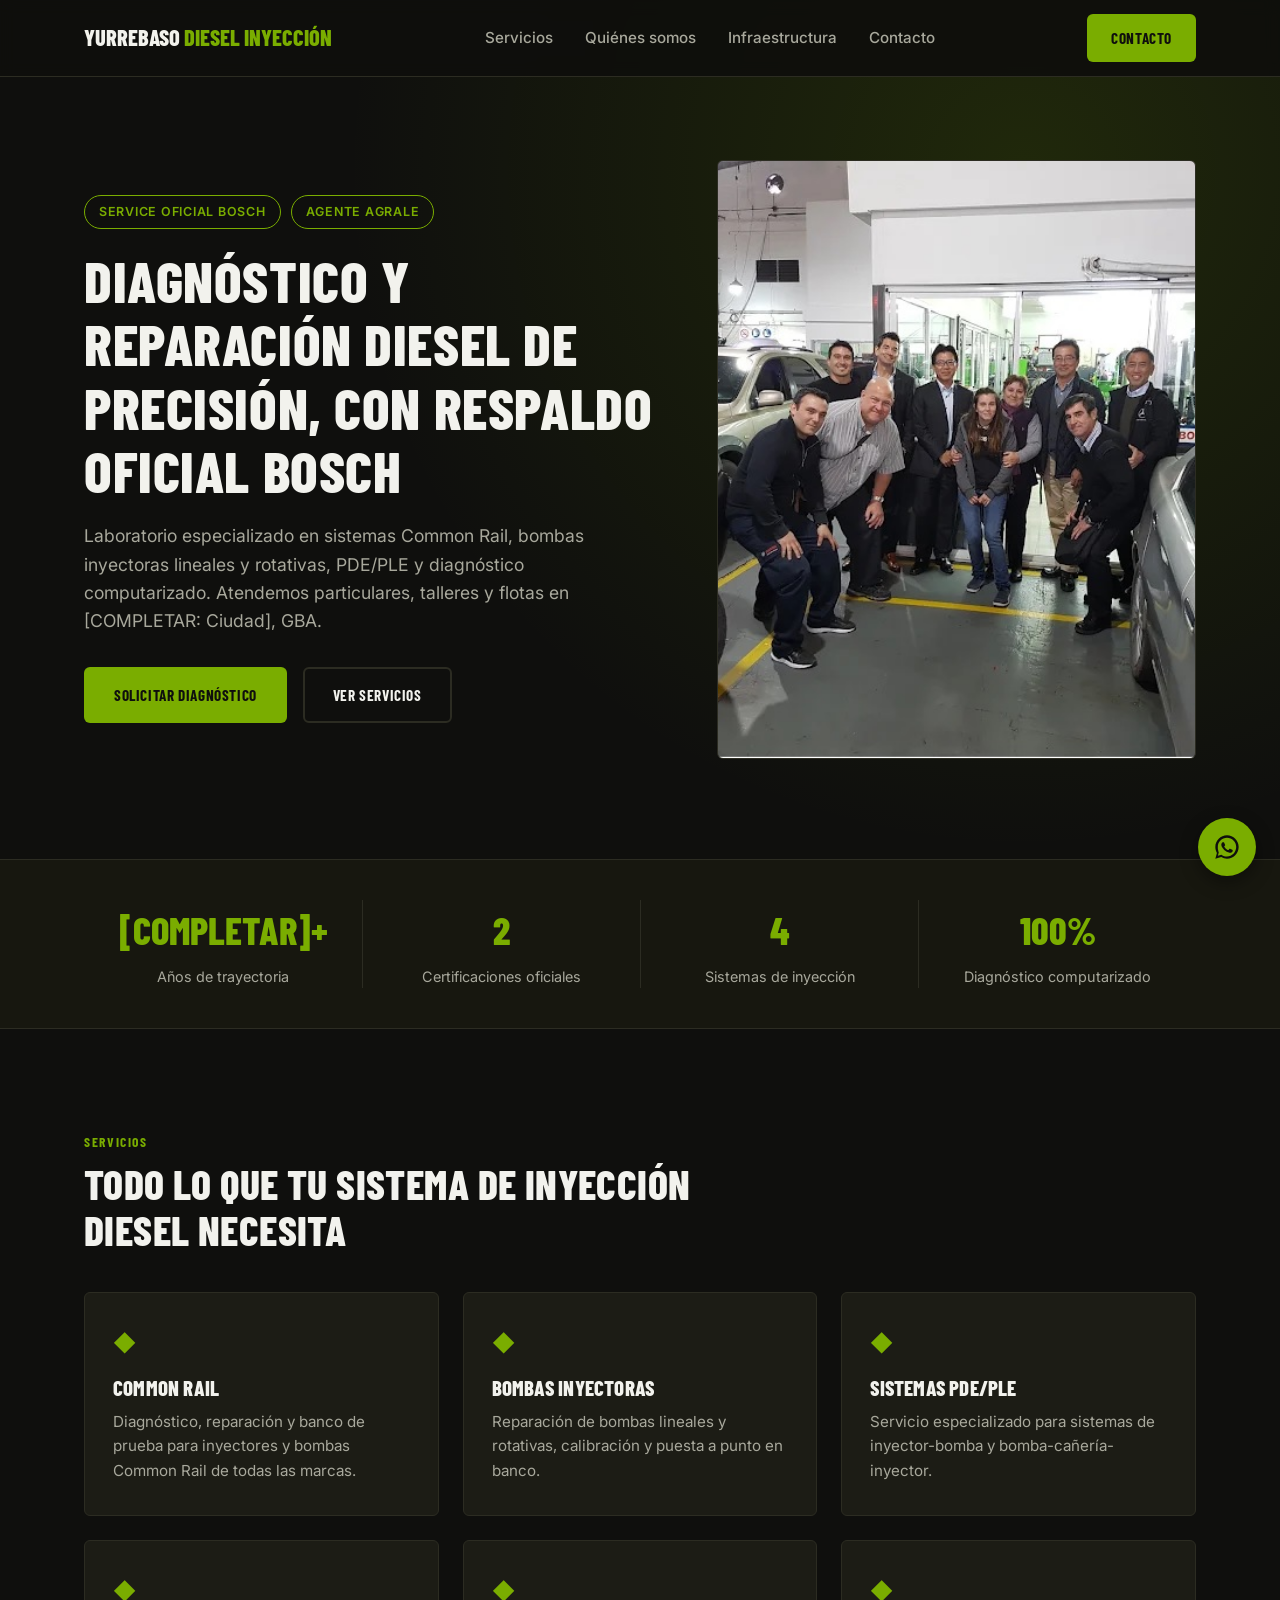
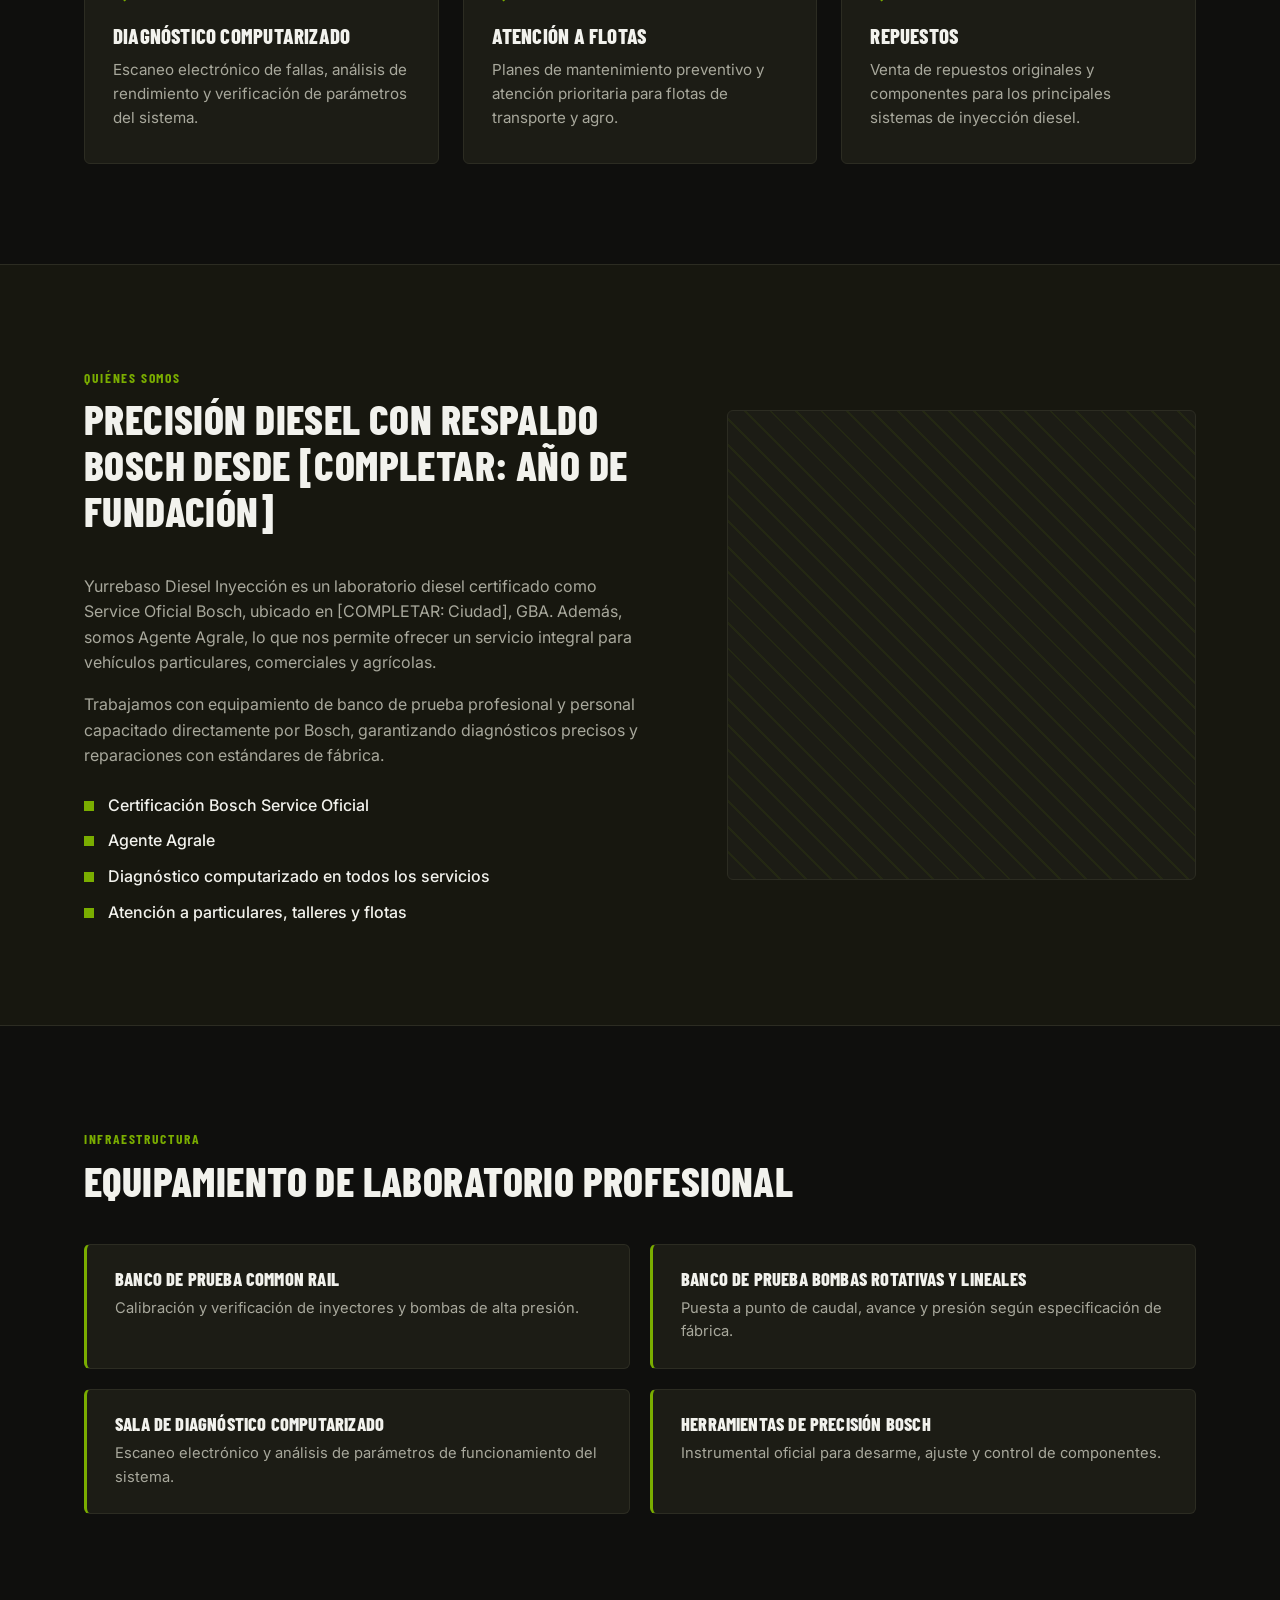
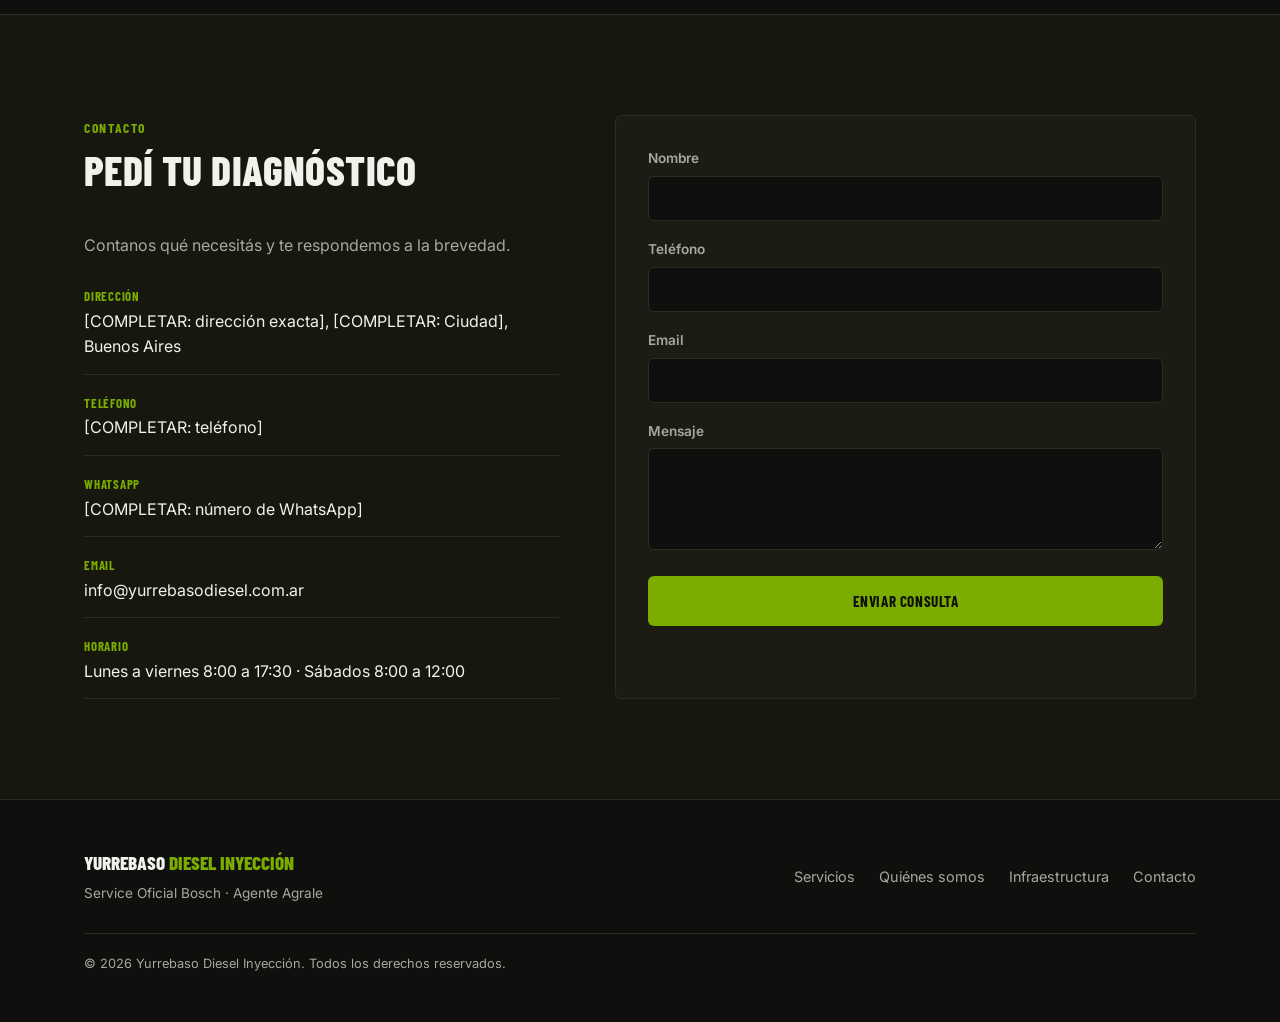
==== index.html @ 1800c942 "estructura inicial para mostrar" ====
<!DOCTYPE html>
<html lang="es-AR">
<head>
  <meta charset="UTF-8">
  <meta name="viewport" content="width=device-width, initial-scale=1.0">

  <title>Yurrebaso Diesel Inyección | Service Oficial Bosch - [COMPLETAR: Ciudad]</title>
  <meta name="description" content="Laboratorio diesel especializado en Common Rail, bombas inyectoras y diagnóstico computarizado. Service Oficial Bosch. Atención a particulares y flotas en [COMPLETAR: Ciudad], GBA.">
  <meta name="keywords" content="service diesel, common rail, inyección diesel, bosch service, diagnóstico computarizado, bombas inyectoras, [COMPLETAR: ciudad]">
  <link rel="canonical" href="https://www.yurrebasodiesel.com.ar/">

  <!-- Open Graph -->
  <meta property="og:title" content="Yurrebaso Diesel Inyección | Service Oficial Bosch">
  <meta property="og:description" content="Laboratorio diesel. Common Rail, PDE/PLE, diagnóstico computarizado. Service Oficial Bosch.">
  <meta property="og:image" content="https://www.yurrebasodiesel.com.ar/img/og-image.jpg">
  <meta property="og:url" content="https://www.yurrebasodiesel.com.ar/">
  <meta property="og:type" content="website">
  <meta property="og:locale" content="es_AR">

  <!-- Twitter Card -->
  <meta name="twitter:card" content="summary_large_image">
  <meta name="twitter:title" content="Yurrebaso Diesel Inyección">
  <meta name="twitter:image" content="https://www.yurrebasodiesel.com.ar/img/og-image.jpg">

  <link rel="icon" href="favicon.ico">

  <!-- Fonts -->
  <link rel="preconnect" href="https://fonts.googleapis.com">
  <link rel="preconnect" href="https://fonts.gstatic.com" crossorigin>
  <link href="https://fonts.googleapis.com/css2?family=Barlow+Condensed:wght@700;800&family=Inter:wght@400;500;600&display=swap" rel="stylesheet">

  <link rel="stylesheet" href="css/style.css">
</head>
<body>

  <!-- NAV -->
  <header class="nav" id="nav">
    <div class="container nav__inner">
      <a href="#hero" class="nav__logo">Yurrebaso <span>Diesel Inyección</span></a>

      <nav class="nav__links" id="navLinks">
        <a href="#servicios">Servicios</a>
        <a href="#nosotros">Quiénes somos</a>
        <a href="#infraestructura">Infraestructura</a>
        <a href="#contacto">Contacto</a>
      </nav>

      <a href="#contacto" class="btn btn--primary nav__cta">Contacto</a>

      <button class="nav__toggle" id="navToggle" aria-label="Abrir menú" aria-expanded="false" aria-controls="navLinks">
        <span></span><span></span><span></span>
      </button>
    </div>
  </header>

  <!-- HERO -->
  <section class="hero" id="hero">
    <div class="container hero__inner">
      <div class="hero__content">
        <div class="hero__badges">
          <span class="badge">Service Oficial Bosch</span>
          <span class="badge">Agente Agrale</span>
        </div>
        <h1>Diagnóstico y reparación diesel de precisión, con respaldo oficial Bosch</h1>
        <p class="hero__desc">
          Laboratorio especializado en sistemas Common Rail, bombas inyectoras lineales y rotativas,
          PDE/PLE y diagnóstico computarizado. Atendemos particulares, talleres y flotas en
          [COMPLETAR: Ciudad], GBA.
        </p>
        <div class="hero__ctas">
          <a href="#contacto" class="btn btn--primary">Solicitar diagnóstico</a>
          <a href="#servicios" class="btn btn--ghost">Ver servicios</a>
        </div>
      </div>
      <div class="hero__visual" aria-hidden="true"></div>
    </div>
  </section>

  <!-- STATS -->
  <section class="stats">
    <div class="container stats__grid">
      <div class="stat">
        <span class="stat__num">[COMPLETAR]+</span>
        <span class="stat__label">Años de trayectoria</span>
      </div>
      <div class="stat">
        <span class="stat__num">2</span>
        <span class="stat__label">Certificaciones oficiales</span>
      </div>
      <div class="stat">
        <span class="stat__num">4</span>
        <span class="stat__label">Sistemas de inyección</span>
      </div>
      <div class="stat">
        <span class="stat__num">100%</span>
        <span class="stat__label">Diagnóstico computarizado</span>
      </div>
    </div>
  </section>

  <!-- SERVICIOS -->
  <section class="servicios" id="servicios">
    <div class="container">
      <span class="eyebrow">Servicios</span>
      <h2>Todo lo que tu sistema de inyección diesel necesita</h2>

      <div class="servicios__grid">
        <article class="card">
          <div class="card__icon" aria-hidden="true">◆</div>
          <h3>Common Rail</h3>
          <p>Diagnóstico, reparación y banco de prueba para inyectores y bombas Common Rail de todas las marcas.</p>
        </article>
        <article class="card">
          <div class="card__icon" aria-hidden="true">◆</div>
          <h3>Bombas inyectoras</h3>
          <p>Reparación de bombas lineales y rotativas, calibración y puesta a punto en banco.</p>
        </article>
        <article class="card">
          <div class="card__icon" aria-hidden="true">◆</div>
          <h3>Sistemas PDE/PLE</h3>
          <p>Servicio especializado para sistemas de inyector-bomba y bomba-cañería-inyector.</p>
        </article>
        <article class="card">
          <div class="card__icon" aria-hidden="true">◆</div>
          <h3>Diagnóstico computarizado</h3>
          <p>Escaneo electrónico de fallas, análisis de rendimiento y verificación de parámetros del sistema.</p>
        </article>
        <article class="card">
          <div class="card__icon" aria-hidden="true">◆</div>
          <h3>Atención a flotas</h3>
          <p>Planes de mantenimiento preventivo y atención prioritaria para flotas de transporte y agro.</p>
        </article>
        <article class="card">
          <div class="card__icon" aria-hidden="true">◆</div>
          <h3>Repuestos</h3>
          <p>Venta de repuestos originales y componentes para los principales sistemas de inyección diesel.</p>
        </article>
      </div>
    </div>
  </section>

  <!-- QUIÉNES SOMOS -->
  <section class="nosotros" id="nosotros">
    <div class="container nosotros__inner">
      <div class="nosotros__text">
        <span class="eyebrow">Quiénes somos</span>
        <h2>Precisión diesel con respaldo Bosch desde [COMPLETAR: año de fundación]</h2>
        <p>
          Yurrebaso Diesel Inyección es un laboratorio diesel certificado como Service Oficial Bosch,
          ubicado en [COMPLETAR: Ciudad], GBA. Además, somos Agente Agrale, lo que nos permite ofrecer
          un servicio integral para vehículos particulares, comerciales y agrícolas.
        </p>
        <p>
          Trabajamos con equipamiento de banco de prueba profesional y personal capacitado directamente
          por Bosch, garantizando diagnósticos precisos y reparaciones con estándares de fábrica.
        </p>
        <ul class="nosotros__list">
          <li>Certificación Bosch Service Oficial</li>
          <li>Agente Agrale</li>
          <li>Diagnóstico computarizado en todos los servicios</li>
          <li>Atención a particulares, talleres y flotas</li>
        </ul>
      </div>
      <div class="nosotros__visual" aria-hidden="true"></div>
    </div>
  </section>

  <!-- INFRAESTRUCTURA -->
  <section class="infraestructura" id="infraestructura">
    <div class="container">
      <span class="eyebrow">Infraestructura</span>
      <h2>Equipamiento de laboratorio profesional</h2>

      <div class="infraestructura__grid">
        <div class="equipo">
          <h3>Banco de prueba Common Rail</h3>
          <p>Calibración y verificación de inyectores y bombas de alta presión.</p>
        </div>
        <div class="equipo">
          <h3>Banco de prueba bombas rotativas y lineales</h3>
          <p>Puesta a punto de caudal, avance y presión según especificación de fábrica.</p>
        </div>
        <div class="equipo">
          <h3>Sala de diagnóstico computarizado</h3>
          <p>Escaneo electrónico y análisis de parámetros de funcionamiento del sistema.</p>
        </div>
        <div class="equipo">
          <h3>Herramientas de precisión Bosch</h3>
          <p>Instrumental oficial para desarme, ajuste y control de componentes.</p>
        </div>
      </div>
    </div>
  </section>

  <!-- CONTACTO -->
  <section class="contacto" id="contacto">
    <div class="container contacto__inner">
      <div class="contacto__info">
        <span class="eyebrow">Contacto</span>
        <h2>Pedí tu diagnóstico</h2>
        <p>Contanos qué necesitás y te respondemos a la brevedad.</p>

        <ul class="contacto__datos">
          <li>
            <strong>Dirección</strong>
            <span>[COMPLETAR: dirección exacta], [COMPLETAR: Ciudad], Buenos Aires</span>
          </li>
          <li>
            <strong>Teléfono</strong>
            <span>[COMPLETAR: teléfono]</span>
          </li>
          <li>
            <strong>WhatsApp</strong>
            <span>[COMPLETAR: número de WhatsApp]</span>
          </li>
          <li>
            <strong>Email</strong>
            <span>info@yurrebasodiesel.com.ar</span>
          </li>
          <li>
            <strong>Horario</strong>
            <span>Lunes a viernes 8:00 a 17:30 · Sábados 8:00 a 12:00</span>
          </li>
        </ul>
      </div>

      <form name="contacto" method="POST" action="/gracias.html" data-netlify="true" class="form">
        <input type="hidden" name="form-name" value="contacto" />

        <div class="form__field">
          <label for="nombre">Nombre</label>
          <input type="text" id="nombre" name="nombre" required>
        </div>

        <div class="form__field">
          <label for="telefono">Teléfono</label>
          <input type="tel" id="telefono" name="telefono" required>
        </div>

        <div class="form__field">
          <label for="email">Email</label>
          <input type="email" id="email" name="email" required>
        </div>

        <div class="form__field">
          <label for="mensaje">Mensaje</label>
          <textarea id="mensaje" name="mensaje" rows="4" required></textarea>
        </div>

        <button type="submit" class="btn btn--primary form__submit">Enviar consulta</button>
      </form>
    </div>
  </section>

  <!-- FOOTER -->
  <footer class="footer">
    <div class="container footer__inner">
      <div class="footer__brand">
        <span class="footer__logo">Yurrebaso <span>Diesel Inyección</span></span>
        <p>Service Oficial Bosch · Agente Agrale</p>
      </div>

      <nav class="footer__links">
        <a href="#servicios">Servicios</a>
        <a href="#nosotros">Quiénes somos</a>
        <a href="#infraestructura">Infraestructura</a>
        <a href="#contacto">Contacto</a>
      </nav>

      <p class="footer__copy">© <span id="year"></span> Yurrebaso Diesel Inyección. Todos los derechos reservados.</p>
    </div>
  </footer>

  <!-- WHATSAPP FLOAT -->
  <a href="https://wa.me/COMPLETAR" class="whatsapp-float" target="_blank" rel="noopener" aria-label="Contactar por WhatsApp">
    <svg viewBox="0 0 24 24" width="28" height="28" fill="currentColor" aria-hidden="true">
      <path d="M12 2C6.48 2 2 6.48 2 12c0 1.85.5 3.58 1.36 5.07L2 22l5.06-1.33A9.94 9.94 0 0 0 12 22c5.52 0 10-4.48 10-10S17.52 2 12 2zm0 18.13c-1.66 0-3.2-.48-4.5-1.31l-.32-.2-3 .79.8-2.92-.21-.3A7.9 7.9 0 0 1 4.13 12c0-4.35 3.53-7.87 7.87-7.87S19.87 7.65 19.87 12 16.35 20.13 12 20.13zm4.32-5.9c-.24-.12-1.4-.69-1.62-.77-.22-.08-.38-.12-.54.12-.16.24-.62.77-.76.93-.14.16-.28.18-.52.06-.24-.12-1-.37-1.9-1.17-.7-.62-1.18-1.39-1.32-1.63-.14-.24-.02-.37.1-.49.11-.11.24-.28.36-.42.12-.14.16-.24.24-.4.08-.16.04-.3-.02-.42-.06-.12-.54-1.3-.74-1.78-.19-.46-.39-.4-.54-.4h-.46c-.16 0-.42.06-.64.3-.22.24-.84.82-.84 2s.86 2.32.98 2.48c.12.16 1.7 2.6 4.13 3.64.58.25 1.03.4 1.38.51.58.18 1.11.16 1.53.1.47-.07 1.4-.57 1.6-1.12.2-.55.2-1.02.14-1.12-.06-.1-.22-.16-.46-.28z"/>
    </svg>
  </a>

  <!-- Schema.org -->
  <script type="application/ld+json">
  {
    "@context": "https://schema.org",
    "@type": "AutoRepair",
    "name": "Yurrebaso Diesel Inyección",
    "description": "Laboratorio diesel especializado en Common Rail, bombas inyectoras lineales y rotativas, sistemas PDE/PLE y diagnóstico computarizado. Service Oficial Bosch.",
    "url": "https://www.yurrebasodiesel.com.ar",
    "telephone": "+54-11-XXXX-XXXX",
    "email": "info@yurrebasodiesel.com.ar",
    "address": {
      "@type": "PostalAddress",
      "streetAddress": "COMPLETAR",
      "addressLocality": "COMPLETAR",
      "addressRegion": "Buenos Aires",
      "postalCode": "COMPLETAR",
      "addressCountry": "AR"
    },
    "geo": {
      "@type": "GeoCoordinates",
      "latitude": "COMPLETAR",
      "longitude": "COMPLETAR"
    },
    "openingHoursSpecification": [
      {
        "@type": "OpeningHoursSpecification",
        "dayOfWeek": ["Monday","Tuesday","Wednesday","Thursday","Friday"],
        "opens": "08:00",
        "closes": "17:30"
      },
      {
        "@type": "OpeningHoursSpecification",
        "dayOfWeek": "Saturday",
        "opens": "08:00",
        "closes": "12:00"
      }
    ],
    "sameAs": [
      "INSTAGRAM_URL_SI_TIENE",
      "FACEBOOK_URL_SI_TIENE"
    ]
  }
  </script>

  <script src="js/main.js" defer></script>
</body>
</html>
---- css/style.css ----
/* ==========================================================================
   Yurrebaso Diesel Inyección — Paleta Verde
   ========================================================================== */

:root {
  --bg: #0F0F0D;
  --bg-alt: #17170F;
  --surface: #1C1C15;
  --border: #2C2C22;
  --accent: #7AAD00;
  --accent-dark: #628A00;
  --text: #F2F2ED;
  --text-muted: #A8A89C;

  --font-head: "Barlow Condensed", sans-serif;
  --font-body: "Inter", sans-serif;

  --container: 1160px;
  --radius: 6px;
}

* {
  margin: 0;
  padding: 0;
  box-sizing: border-box;
}

html {
  scroll-behavior: smooth;
}

body {
  background: var(--bg);
  color: var(--text);
  font-family: var(--font-body);
  line-height: 1.6;
  overflow-x: hidden;
}

img {
  max-width: 100%;
  display: block;
}

a {
  color: inherit;
  text-decoration: none;
}

ul {
  list-style: none;
}

h1, h2, h3 {
  font-family: var(--font-head);
  font-weight: 800;
  line-height: 1.1;
  text-transform: uppercase;
  letter-spacing: 0.01em;
}

.container {
  width: 100%;
  max-width: var(--container);
  margin: 0 auto;
  padding: 0 24px;
}

.eyebrow {
  display: inline-block;
  color: var(--accent);
  font-family: var(--font-head);
  font-weight: 700;
  text-transform: uppercase;
  letter-spacing: 0.12em;
  font-size: 0.85rem;
  margin-bottom: 8px;
}

section h2 {
  font-size: clamp(1.8rem, 3.5vw, 2.6rem);
  max-width: 720px;
  margin-bottom: 40px;
}

/* Buttons */
.btn {
  display: inline-flex;
  align-items: center;
  justify-content: center;
  padding: 14px 28px;
  border-radius: var(--radius);
  font-family: var(--font-head);
  font-weight: 700;
  text-transform: uppercase;
  letter-spacing: 0.04em;
  font-size: 0.95rem;
  border: 2px solid transparent;
  cursor: pointer;
  transition: background 0.2s ease, border-color 0.2s ease, transform 0.2s ease;
}

.btn--primary {
  background: var(--accent);
  color: #0F0F0D;
}

.btn--primary:hover {
  background: var(--accent-dark);
  transform: translateY(-1px);
}

.btn--ghost {
  border-color: var(--border);
  color: var(--text);
}

.btn--ghost:hover {
  border-color: var(--accent);
  color: var(--accent);
}

/* ==========================================================================
   NAV
   ========================================================================== */

.nav {
  position: fixed;
  top: 0;
  left: 0;
  right: 0;
  z-index: 100;
  background: rgba(15, 15, 13, 0.92);
  backdrop-filter: blur(8px);
  border-bottom: 1px solid var(--border);
}

.nav__inner {
  display: flex;
  align-items: center;
  justify-content: space-between;
  height: 76px;
}

.nav__logo {
  font-family: var(--font-head);
  font-weight: 800;
  font-size: 1.4rem;
  text-transform: uppercase;
  color: var(--text);
}

.nav__logo span {
  color: var(--accent);
}

.nav__links {
  display: flex;
  gap: 32px;
}

.nav__links a {
  font-size: 0.95rem;
  font-weight: 500;
  color: var(--text-muted);
  transition: color 0.2s ease;
}

.nav__links a:hover {
  color: var(--accent);
}

.nav__cta {
  padding: 10px 22px;
}

.nav__toggle {
  display: none;
  flex-direction: column;
  justify-content: center;
  gap: 5px;
  width: 32px;
  height: 32px;
  background: none;
  border: none;
  cursor: pointer;
}

.nav__toggle span {
  display: block;
  height: 2px;
  background: var(--text);
  border-radius: 2px;
  transition: transform 0.2s ease, opacity 0.2s ease;
}

.nav__toggle.is-open span:nth-child(1) {
  transform: translateY(7px) rotate(45deg);
}

.nav__toggle.is-open span:nth-child(2) {
  opacity: 0;
}

.nav__toggle.is-open span:nth-child(3) {
  transform: translateY(-7px) rotate(-45deg);
}

/* ==========================================================================
   HERO
   ========================================================================== */

.hero {
  padding: 160px 0 100px;
  background:
    radial-gradient(circle at 80% 20%, rgba(122, 173, 0, 0.16), transparent 55%),
    var(--bg);
}

.hero__inner {
  display: grid;
  grid-template-columns: 1.1fr 0.9fr;
  gap: 48px;
  align-items: center;
}

.hero__badges {
  display: flex;
  gap: 10px;
  margin-bottom: 20px;
}

.badge {
  display: inline-block;
  padding: 6px 14px;
  border: 1px solid var(--accent);
  color: var(--accent);
  border-radius: 999px;
  font-size: 0.78rem;
  font-weight: 600;
  text-transform: uppercase;
  letter-spacing: 0.06em;
}

.hero h1 {
  font-size: clamp(2.4rem, 5vw, 3.6rem);
  margin-bottom: 20px;
}

.hero__desc {
  color: var(--text-muted);
  font-size: 1.1rem;
  max-width: 540px;
  margin-bottom: 32px;
}

.hero__ctas {
  display: flex;
  gap: 16px;
  flex-wrap: wrap;
}

.hero__visual {
  aspect-ratio: 4 / 5;
  border-radius: var(--radius);
  border: 1px solid var(--border);
  background-image: url(/img/yurrebasos.jpg);
  background-size: cover;
  background-position: center;
  background-repeat: no-repeat;
}

/* ==========================================================================
   STATS
   ========================================================================== */

.stats {
  border-top: 1px solid var(--border);
  border-bottom: 1px solid var(--border);
  background: var(--bg-alt);
}

.stats__grid {
  display: grid;
  grid-template-columns: repeat(4, 1fr);
  padding: 40px 24px;
}

.stat {
  display: flex;
  flex-direction: column;
  align-items: center;
  text-align: center;
  gap: 4px;
  border-left: 1px solid var(--border);
  padding: 0 12px;
}

.stat:first-child {
  border-left: none;
}

.stat__num {
  font-family: var(--font-head);
  font-weight: 800;
  font-size: clamp(1.8rem, 3vw, 2.4rem);
  color: var(--accent);
}

.stat__label {
  color: var(--text-muted);
  font-size: 0.9rem;
}

/* ==========================================================================
   SERVICIOS
   ========================================================================== */

.servicios {
  padding: 100px 0;
}

.servicios__grid {
  display: grid;
  grid-template-columns: repeat(3, 1fr);
  gap: 24px;
}

.card {
  background: var(--surface);
  border: 1px solid var(--border);
  border-radius: var(--radius);
  padding: 32px 28px;
  transition: border-color 0.2s ease, transform 0.2s ease;
}

.card:hover {
  border-color: var(--accent);
  transform: translateY(-3px);
}

.card__icon {
  color: var(--accent);
  font-size: 1.4rem;
  margin-bottom: 16px;
}

.card h3 {
  font-size: 1.3rem;
  margin-bottom: 10px;
}

.card p {
  color: var(--text-muted);
  font-size: 0.95rem;
}

/* ==========================================================================
   NOSOTROS
   ========================================================================== */

.nosotros {
  padding: 100px 0;
  background: var(--bg-alt);
  border-top: 1px solid var(--border);
  border-bottom: 1px solid var(--border);
}

.nosotros__inner {
  display: grid;
  grid-template-columns: 1fr 0.8fr;
  gap: 56px;
  align-items: center;
}

.nosotros__text p {
  color: var(--text-muted);
  margin-bottom: 16px;
  max-width: 560px;
}

.nosotros__list {
  margin-top: 24px;
  display: flex;
  flex-direction: column;
  gap: 10px;
}

.nosotros__list li {
  position: relative;
  padding-left: 24px;
  font-weight: 500;
}

.nosotros__list li::before {
  content: "";
  position: absolute;
  left: 0;
  top: 8px;
  width: 10px;
  height: 10px;
  background: var(--accent);
}

.nosotros__visual {
  aspect-ratio: 1 / 1;
  border-radius: var(--radius);
  border: 1px solid var(--border);
  background:
    repeating-linear-gradient(45deg, rgba(122, 173, 0, 0.08) 0 2px, transparent 2px 18px),
    var(--surface);
}

/* ==========================================================================
   INFRAESTRUCTURA
   ========================================================================== */

.infraestructura {
  padding: 100px 0;
}

.infraestructura__grid {
  display: grid;
  grid-template-columns: repeat(2, 1fr);
  gap: 20px;
}

.equipo {
  border: 1px solid var(--border);
  border-left: 3px solid var(--accent);
  border-radius: var(--radius);
  padding: 24px 28px;
  background: var(--surface);
}

.equipo h3 {
  font-size: 1.15rem;
  margin-bottom: 8px;
}

.equipo p {
  color: var(--text-muted);
  font-size: 0.92rem;
}

/* ==========================================================================
   CONTACTO
   ========================================================================== */

.contacto {
  padding: 100px 0;
  background: var(--bg-alt);
  border-top: 1px solid var(--border);
}

.contacto__inner {
  display: grid;
  grid-template-columns: 0.9fr 1.1fr;
  gap: 56px;
}

.contacto__info > p {
  color: var(--text-muted);
  margin-bottom: 28px;
}

.contacto__datos {
  display: flex;
  flex-direction: column;
  gap: 18px;
}

.contacto__datos li {
  display: flex;
  flex-direction: column;
  gap: 2px;
  border-bottom: 1px solid var(--border);
  padding-bottom: 14px;
}

.contacto__datos strong {
  font-family: var(--font-head);
  text-transform: uppercase;
  letter-spacing: 0.06em;
  font-size: 0.8rem;
  color: var(--accent);
}

.form {
  background: var(--surface);
  border: 1px solid var(--border);
  border-radius: var(--radius);
  padding: 32px;
  display: flex;
  flex-direction: column;
  gap: 18px;
}

.form__field {
  display: flex;
  flex-direction: column;
  gap: 6px;
}

.form__field label {
  font-size: 0.85rem;
  font-weight: 600;
  color: var(--text-muted);
}

.form__field input,
.form__field textarea {
  background: var(--bg);
  border: 1px solid var(--border);
  border-radius: var(--radius);
  padding: 12px 14px;
  color: var(--text);
  font-family: var(--font-body);
  font-size: 0.95rem;
  resize: vertical;
}

.form__field input:focus,
.form__field textarea:focus {
  outline: none;
  border-color: var(--accent);
}

.form__submit {
  margin-top: 8px;
}

/* ==========================================================================
   FOOTER
   ========================================================================== */

.footer {
  padding: 48px 0;
  border-top: 1px solid var(--border);
}

.footer__inner {
  display: flex;
  align-items: center;
  justify-content: space-between;
  flex-wrap: wrap;
  gap: 20px;
}

.footer__logo {
  font-family: var(--font-head);
  font-weight: 800;
  font-size: 1.2rem;
  text-transform: uppercase;
}

.footer__logo span {
  color: var(--accent);
}

.footer__brand p {
  color: var(--text-muted);
  font-size: 0.85rem;
  margin-top: 4px;
}

.footer__links {
  display: flex;
  gap: 24px;
}

.footer__links a {
  color: var(--text-muted);
  font-size: 0.9rem;
}

.footer__links a:hover {
  color: var(--accent);
}

.footer__copy {
  width: 100%;
  color: var(--text-muted);
  font-size: 0.8rem;
  border-top: 1px solid var(--border);
  padding-top: 20px;
  margin-top: 8px;
}

/* ==========================================================================
   WHATSAPP FLOAT
   ========================================================================== */

.whatsapp-float {
  position: fixed;
  bottom: 24px;
  right: 24px;
  width: 58px;
  height: 58px;
  border-radius: 50%;
  background: var(--accent);
  color: #0F0F0D;
  display: flex;
  align-items: center;
  justify-content: center;
  box-shadow: 0 6px 18px rgba(0, 0, 0, 0.4);
  z-index: 90;
  transition: transform 0.2s ease;
}

.whatsapp-float:hover {
  transform: scale(1.08);
}

/* ==========================================================================
   RESPONSIVE
   ========================================================================== */

@media (max-width: 900px) {
  .hero__inner,
  .nosotros__inner,
  .contacto__inner {
    grid-template-columns: 1fr;
  }

  .hero__visual,
  .nosotros__visual {
    order: -1;
    aspect-ratio: 16 / 9;
  }

  .servicios__grid {
    grid-template-columns: repeat(2, 1fr);
  }

  .infraestructura__grid {
    grid-template-columns: 1fr;
  }

  .stats__grid {
    grid-template-columns: repeat(2, 1fr);
    gap: 24px 0;
  }

  .stat {
    border-left: none;
    border-top: 1px solid var(--border);
    padding-top: 16px;
  }

  .stat:nth-child(1),
  .stat:nth-child(2) {
    border-top: none;
  }
}

@media (max-width: 760px) {
  .nav__links,
  .nav__cta {
    display: none;
  }

  .nav__toggle {
    display: flex;
  }

  .nav__links.is-open {
    display: flex;
    position: absolute;
    top: 76px;
    left: 0;
    right: 0;
    flex-direction: column;
    background: var(--bg);
    border-bottom: 1px solid var(--border);
    padding: 20px 24px;
    gap: 18px;
  }

  .servicios__grid {
    grid-template-columns: 1fr;
  }

  .hero {
    padding: 120px 0 64px;
  }
}
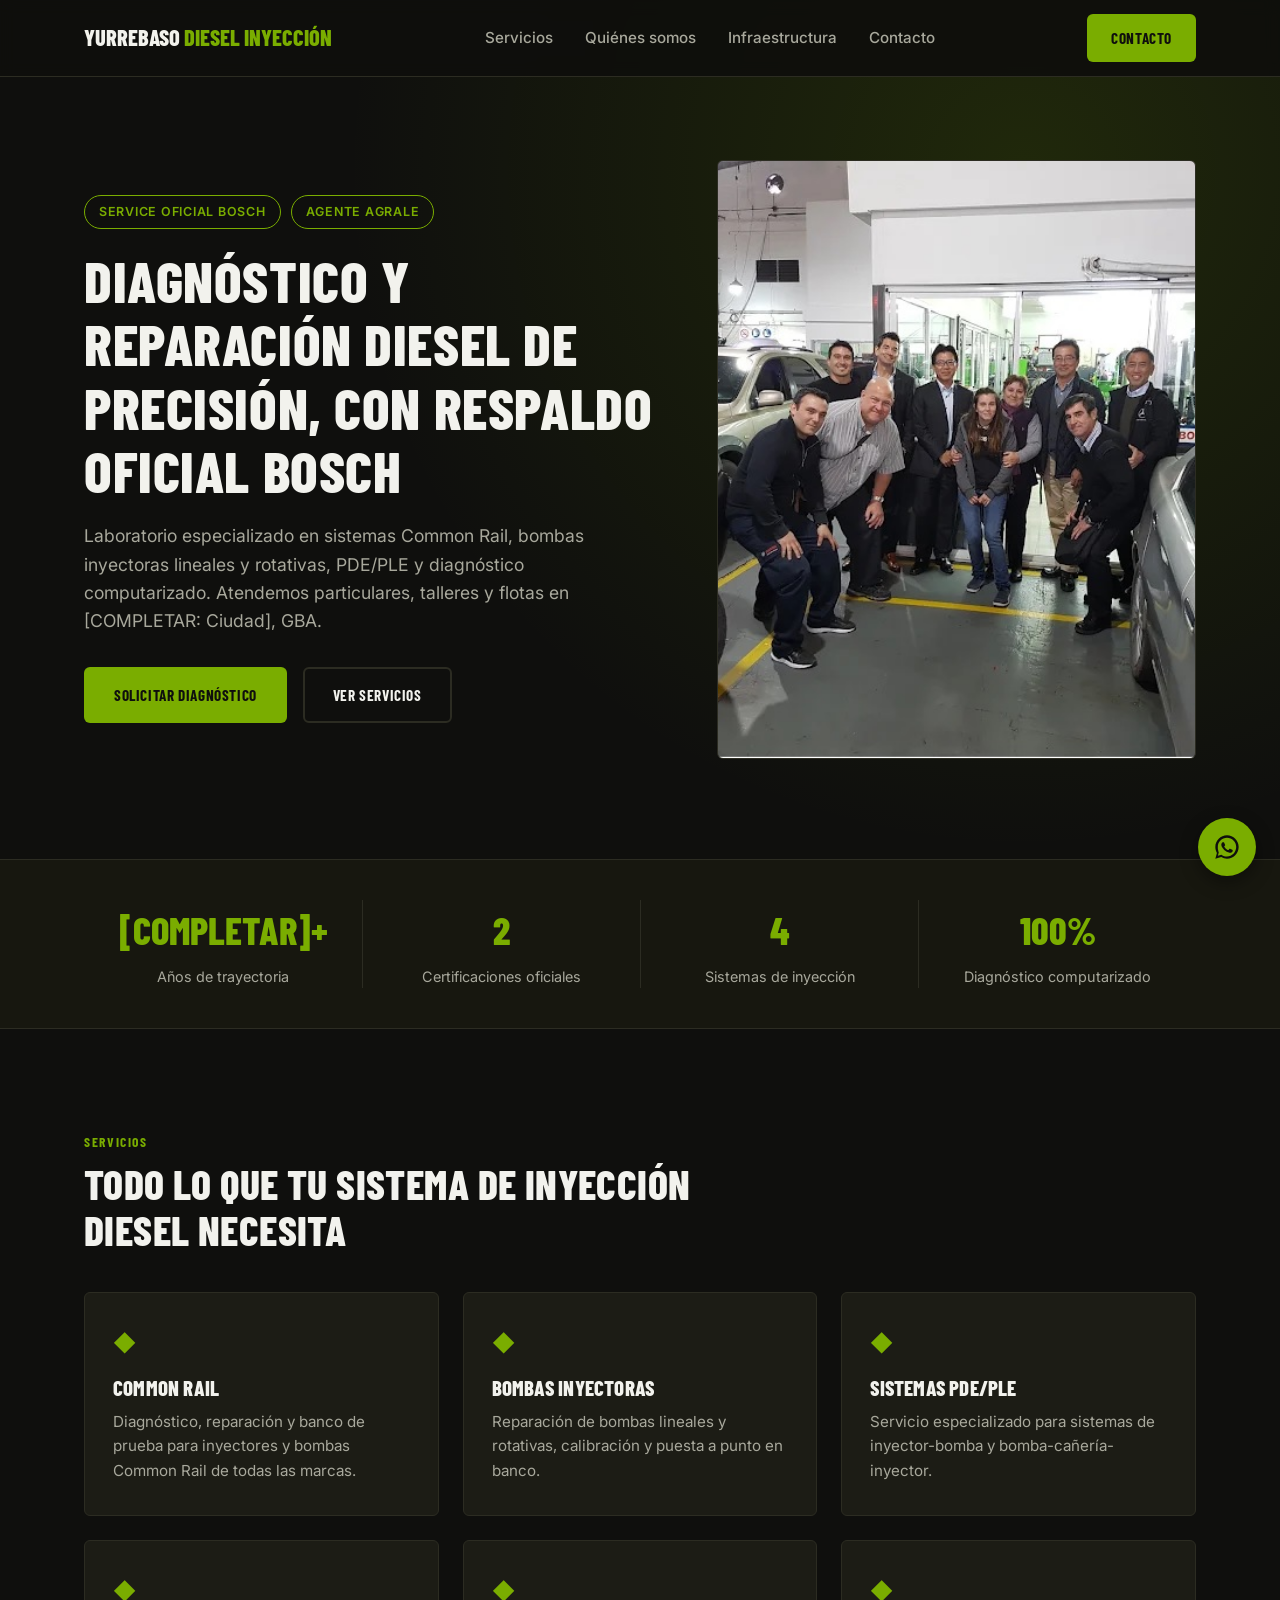
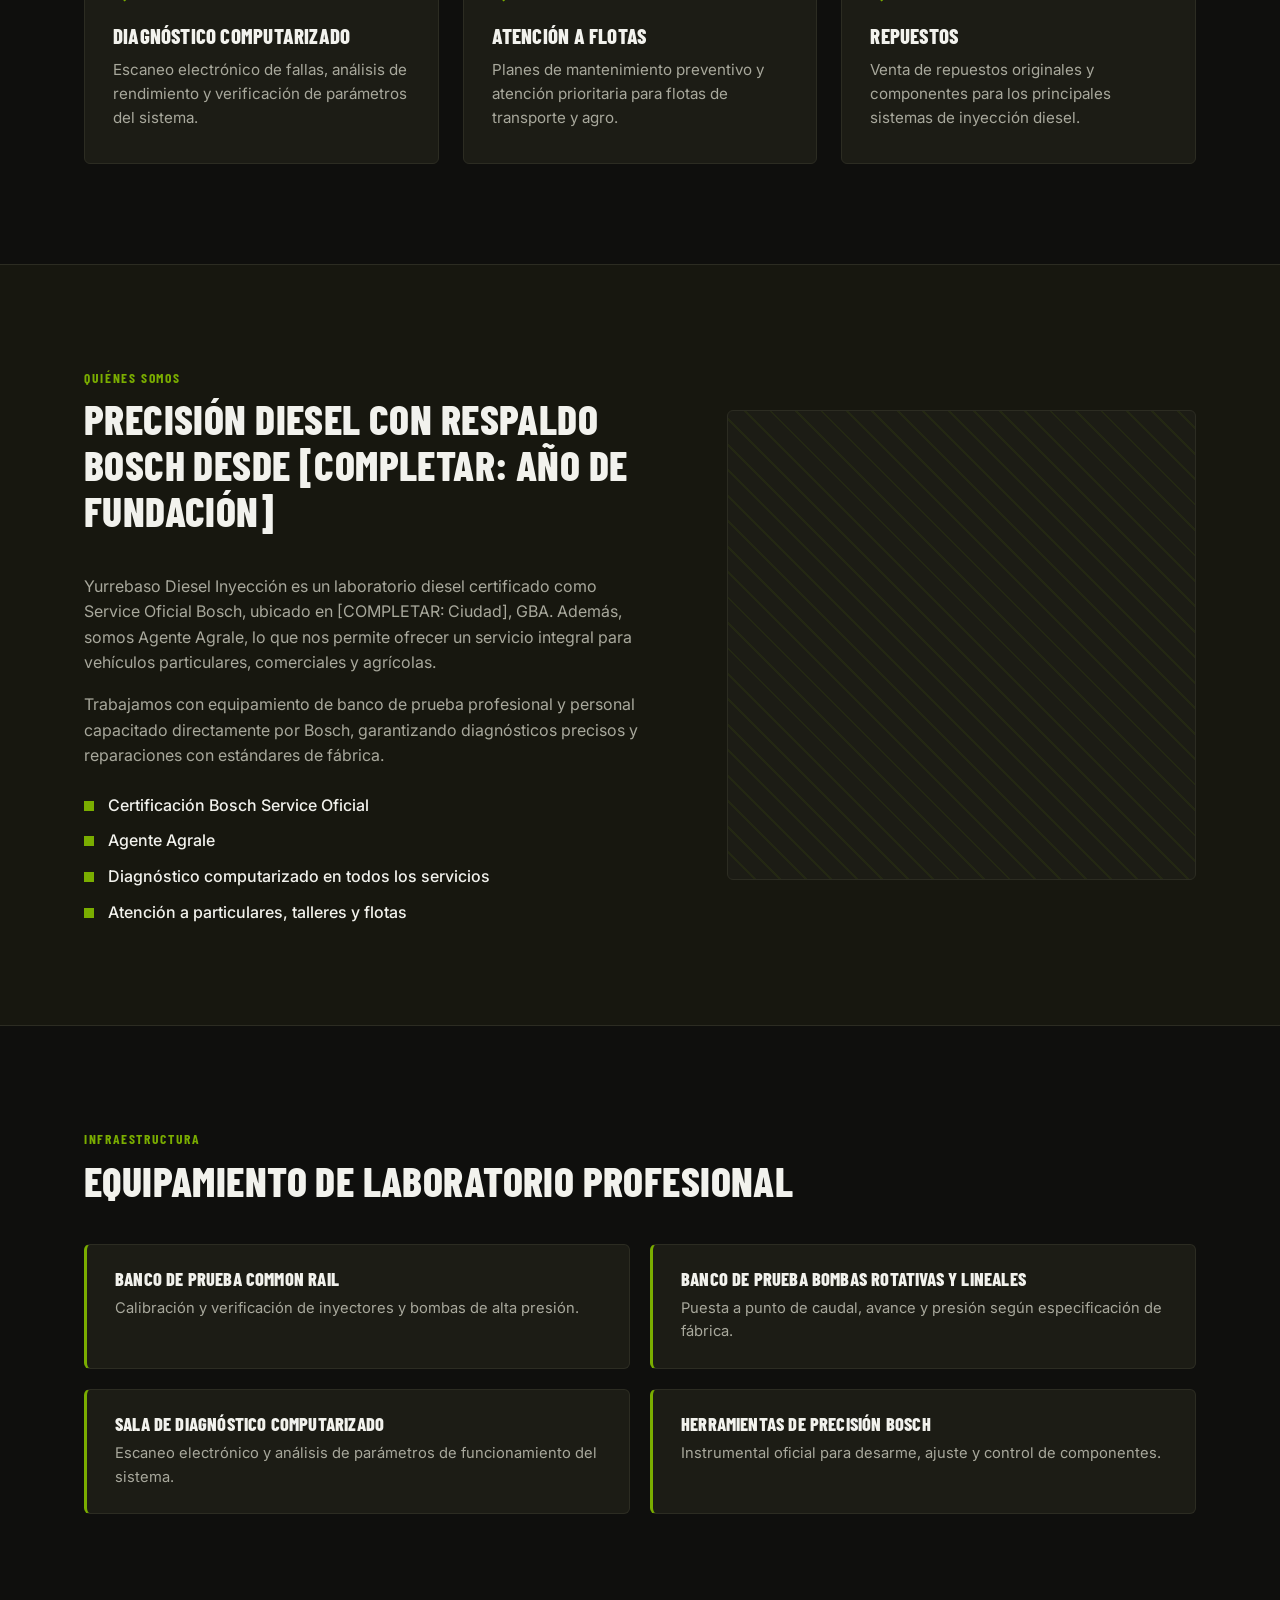
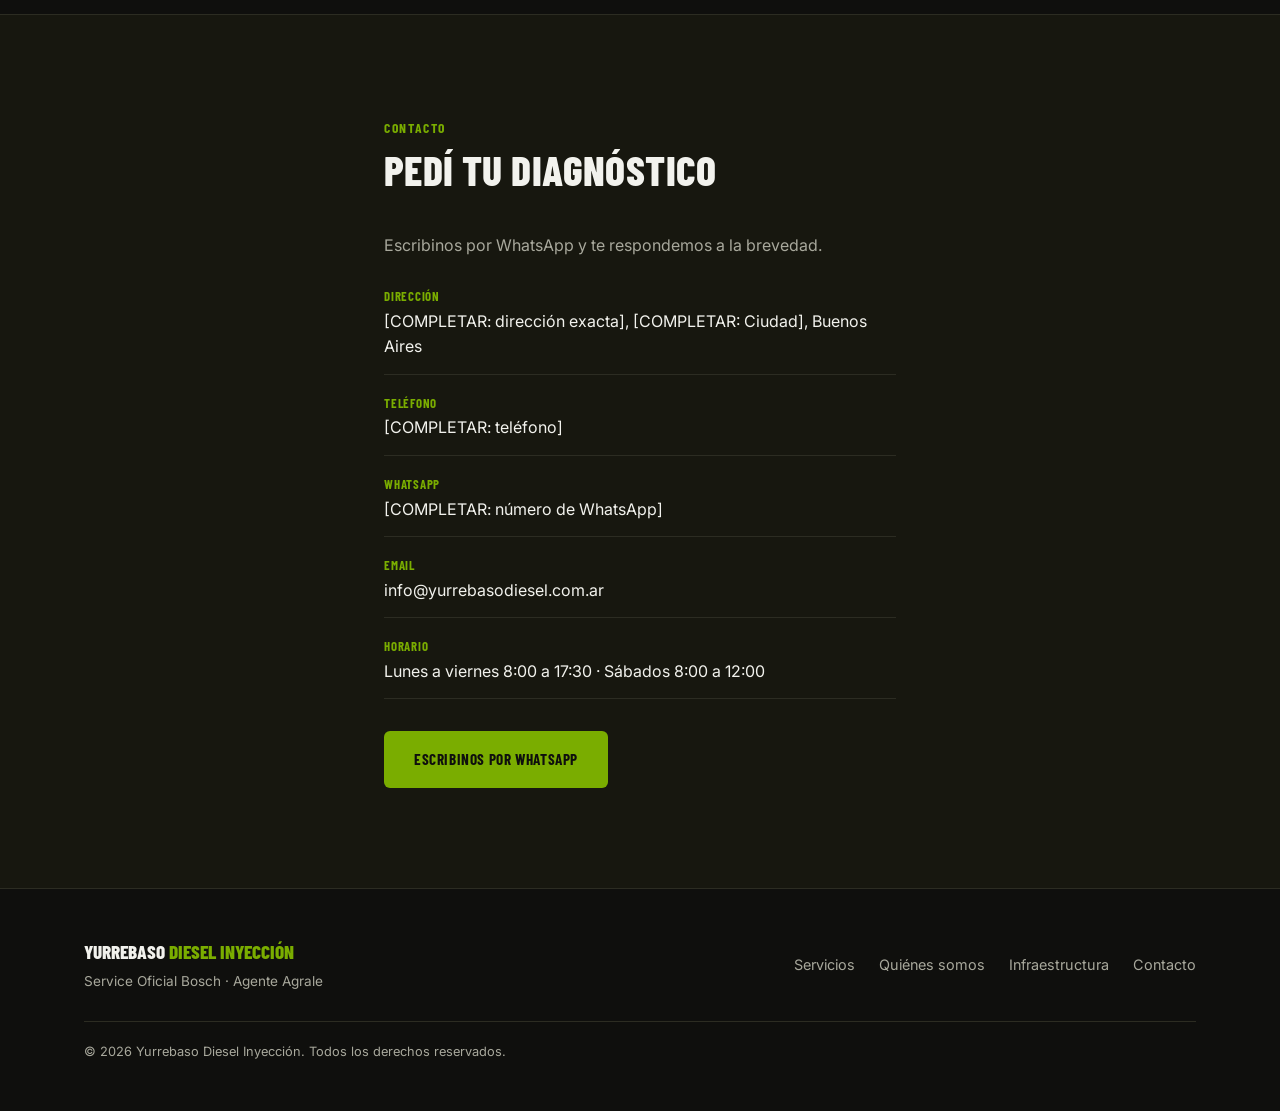
==== commit 349c6589: "eliminado de formulario y reapuntado a whatsapp de botones" ====
--- a/index.html
+++ b/index.html
@@ -68,7 +68,7 @@
           [COMPLETAR: Ciudad], GBA.
         </p>
         <div class="hero__ctas">
-          <a href="#contacto" class="btn btn--primary">Solicitar diagnóstico</a>
+          <a href="https://wa.me/COMPLETAR?text=Hola%2C%20quiero%20solicitar%20un%20diagn%C3%B3stico" class="btn btn--primary" target="_blank" rel="noopener">Solicitar diagnóstico</a>
           <a href="#servicios" class="btn btn--ghost">Ver servicios</a>
         </div>
       </div>
@@ -198,7 +198,7 @@
       <div class="contacto__info">
         <span class="eyebrow">Contacto</span>
         <h2>Pedí tu diagnóstico</h2>
-        <p>Contanos qué necesitás y te respondemos a la brevedad.</p>
+        <p>Escribinos por WhatsApp y te respondemos a la brevedad.</p>
 
         <ul class="contacto__datos">
           <li>
@@ -222,33 +222,9 @@
             <span>Lunes a viernes 8:00 a 17:30 · Sábados 8:00 a 12:00</span>
           </li>
         </ul>
-      </div>
-
-      <form name="contacto" method="POST" action="/gracias.html" data-netlify="true" class="form">
-        <input type="hidden" name="form-name" value="contacto" />
-
-        <div class="form__field">
-          <label for="nombre">Nombre</label>
-          <input type="text" id="nombre" name="nombre" required>
-        </div>
-
-        <div class="form__field">
-          <label for="telefono">Teléfono</label>
-          <input type="tel" id="telefono" name="telefono" required>
-        </div>
-
-        <div class="form__field">
-          <label for="email">Email</label>
-          <input type="email" id="email" name="email" required>
-        </div>
-
-        <div class="form__field">
-          <label for="mensaje">Mensaje</label>
-          <textarea id="mensaje" name="mensaje" rows="4" required></textarea>
-        </div>
-
-        <button type="submit" class="btn btn--primary form__submit">Enviar consulta</button>
-      </form>
+
+        <a href="https://wa.me/COMPLETAR?text=Hola%2C%20quiero%20solicitar%20un%20diagn%C3%B3stico" class="btn btn--primary contacto__cta" target="_blank" rel="noopener">Escribinos por WhatsApp</a>
+      </div>
     </div>
   </section>
 
@@ -272,7 +248,7 @@
   </footer>
 
   <!-- WHATSAPP FLOAT -->
-  <a href="https://wa.me/COMPLETAR" class="whatsapp-float" target="_blank" rel="noopener" aria-label="Contactar por WhatsApp">
+  <a href="https://wa.me/COMPLETAR?text=Hola%2C%20quiero%20solicitar%20un%20diagn%C3%B3stico" class="whatsapp-float" target="_blank" rel="noopener" aria-label="Contactar por WhatsApp">
     <svg viewBox="0 0 24 24" width="28" height="28" fill="currentColor" aria-hidden="true">
       <path d="M12 2C6.48 2 2 6.48 2 12c0 1.85.5 3.58 1.36 5.07L2 22l5.06-1.33A9.94 9.94 0 0 0 12 22c5.52 0 10-4.48 10-10S17.52 2 12 2zm0 18.13c-1.66 0-3.2-.48-4.5-1.31l-.32-.2-3 .79.8-2.92-.21-.3A7.9 7.9 0 0 1 4.13 12c0-4.35 3.53-7.87 7.87-7.87S19.87 7.65 19.87 12 16.35 20.13 12 20.13zm4.32-5.9c-.24-.12-1.4-.69-1.62-.77-.22-.08-.38-.12-.54.12-.16.24-.62.77-.76.93-.14.16-.28.18-.52.06-.24-.12-1-.37-1.9-1.17-.7-.62-1.18-1.39-1.32-1.63-.14-.24-.02-.37.1-.49.11-.11.24-.28.36-.42.12-.14.16-.24.24-.4.08-.16.04-.3-.02-.42-.06-.12-.54-1.3-.74-1.78-.19-.46-.39-.4-.54-.4h-.46c-.16 0-.42.06-.64.3-.22.24-.84.82-.84 2s.86 2.32.98 2.48c.12.16 1.7 2.6 4.13 3.64.58.25 1.03.4 1.38.51.58.18 1.11.16 1.53.1.47-.07 1.4-.57 1.6-1.12.2-.55.2-1.02.14-1.12-.06-.1-.22-.16-.46-.28z"/>
     </svg>
--- a/css/style.css
+++ b/css/style.css
@@ -454,9 +454,10 @@
 }
 
 .contacto__inner {
-  display: grid;
-  grid-template-columns: 0.9fr 1.1fr;
-  gap: 56px;
+  display: flex;
+  flex-direction: column;
+  align-items: flex-start;
+  max-width: 560px;
 }
 
 .contacto__info > p {
@@ -468,6 +469,7 @@
   display: flex;
   flex-direction: column;
   gap: 18px;
+  width: 100%;
 }
 
 .contacto__datos li {
@@ -486,48 +488,8 @@
   color: var(--accent);
 }
 
-.form {
-  background: var(--surface);
-  border: 1px solid var(--border);
-  border-radius: var(--radius);
-  padding: 32px;
-  display: flex;
-  flex-direction: column;
-  gap: 18px;
-}
-
-.form__field {
-  display: flex;
-  flex-direction: column;
-  gap: 6px;
-}
-
-.form__field label {
-  font-size: 0.85rem;
-  font-weight: 600;
-  color: var(--text-muted);
-}
-
-.form__field input,
-.form__field textarea {
-  background: var(--bg);
-  border: 1px solid var(--border);
-  border-radius: var(--radius);
-  padding: 12px 14px;
-  color: var(--text);
-  font-family: var(--font-body);
-  font-size: 0.95rem;
-  resize: vertical;
-}
-
-.form__field input:focus,
-.form__field textarea:focus {
-  outline: none;
-  border-color: var(--accent);
-}
-
-.form__submit {
-  margin-top: 8px;
+.contacto__cta {
+  margin-top: 32px;
 }
 
 /* ==========================================================================
@@ -618,8 +580,7 @@
 
 @media (max-width: 900px) {
   .hero__inner,
-  .nosotros__inner,
-  .contacto__inner {
+  .nosotros__inner {
     grid-template-columns: 1fr;
   }
 
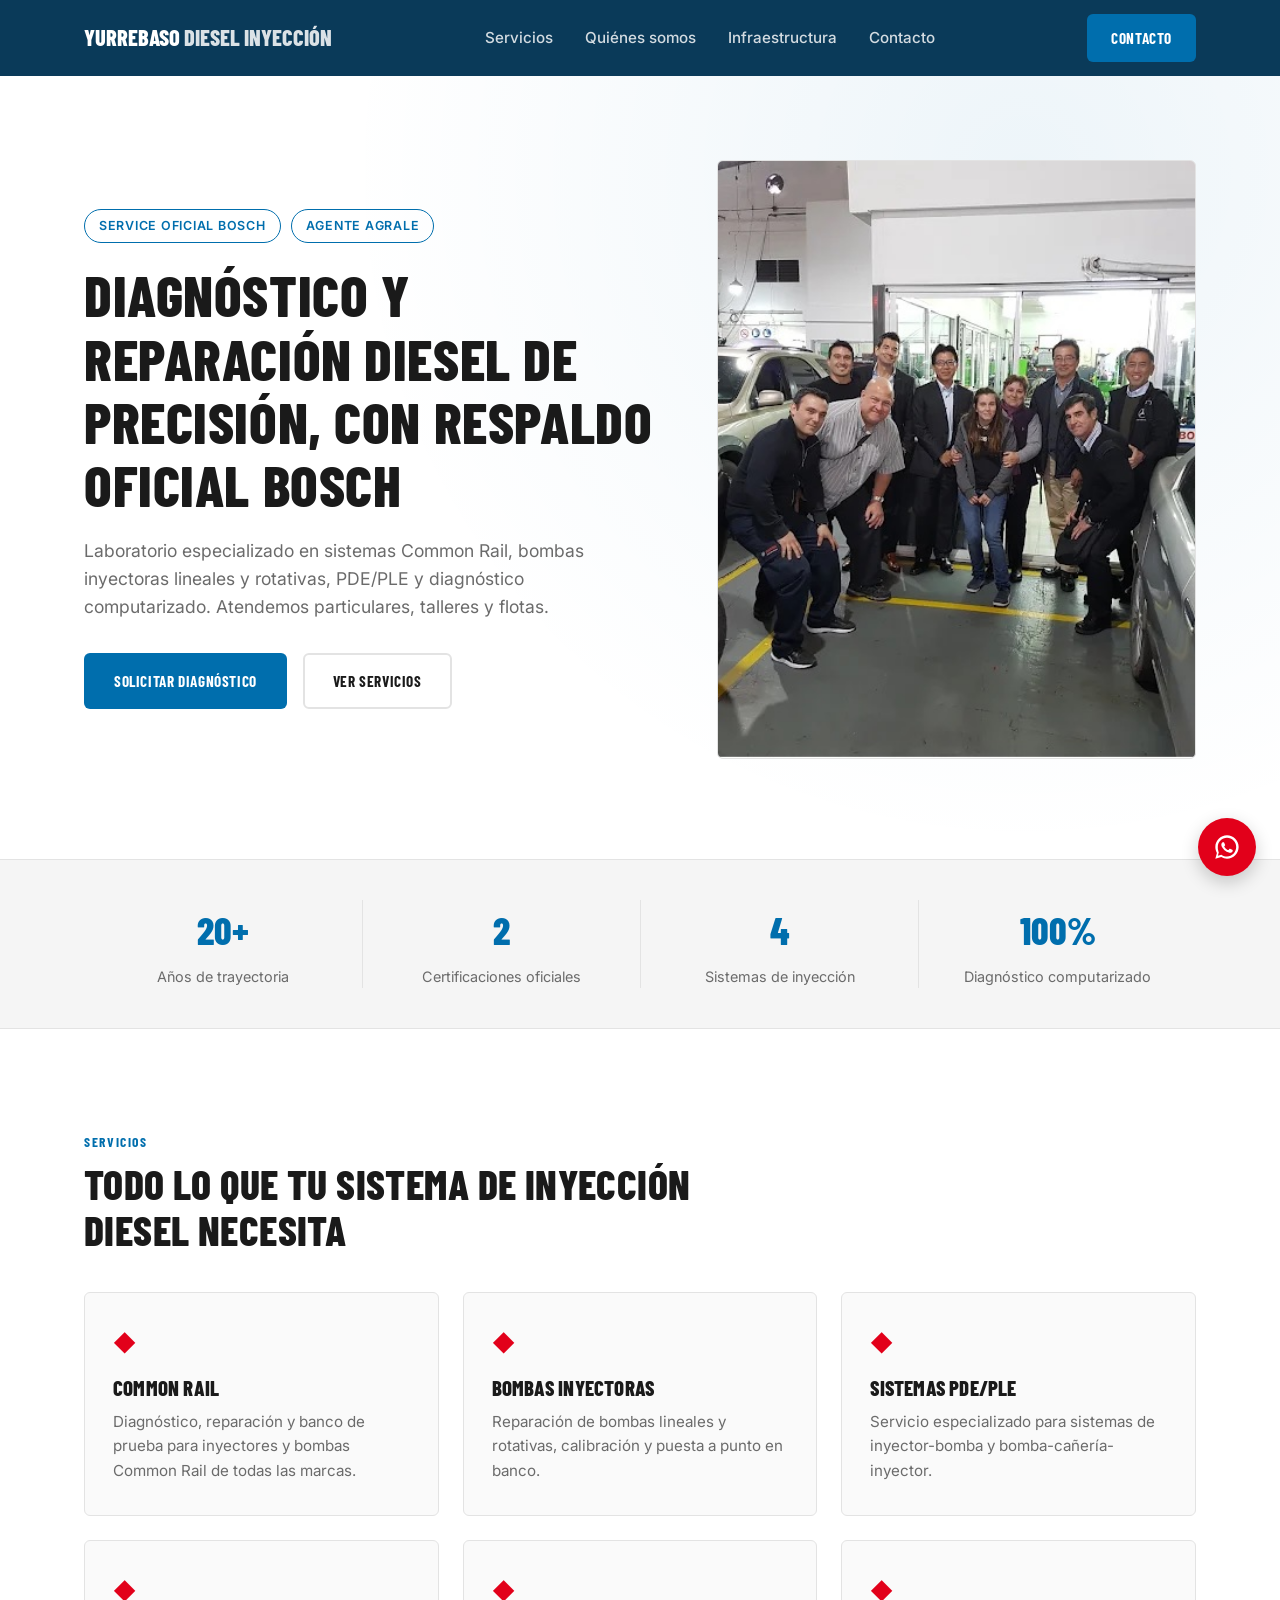
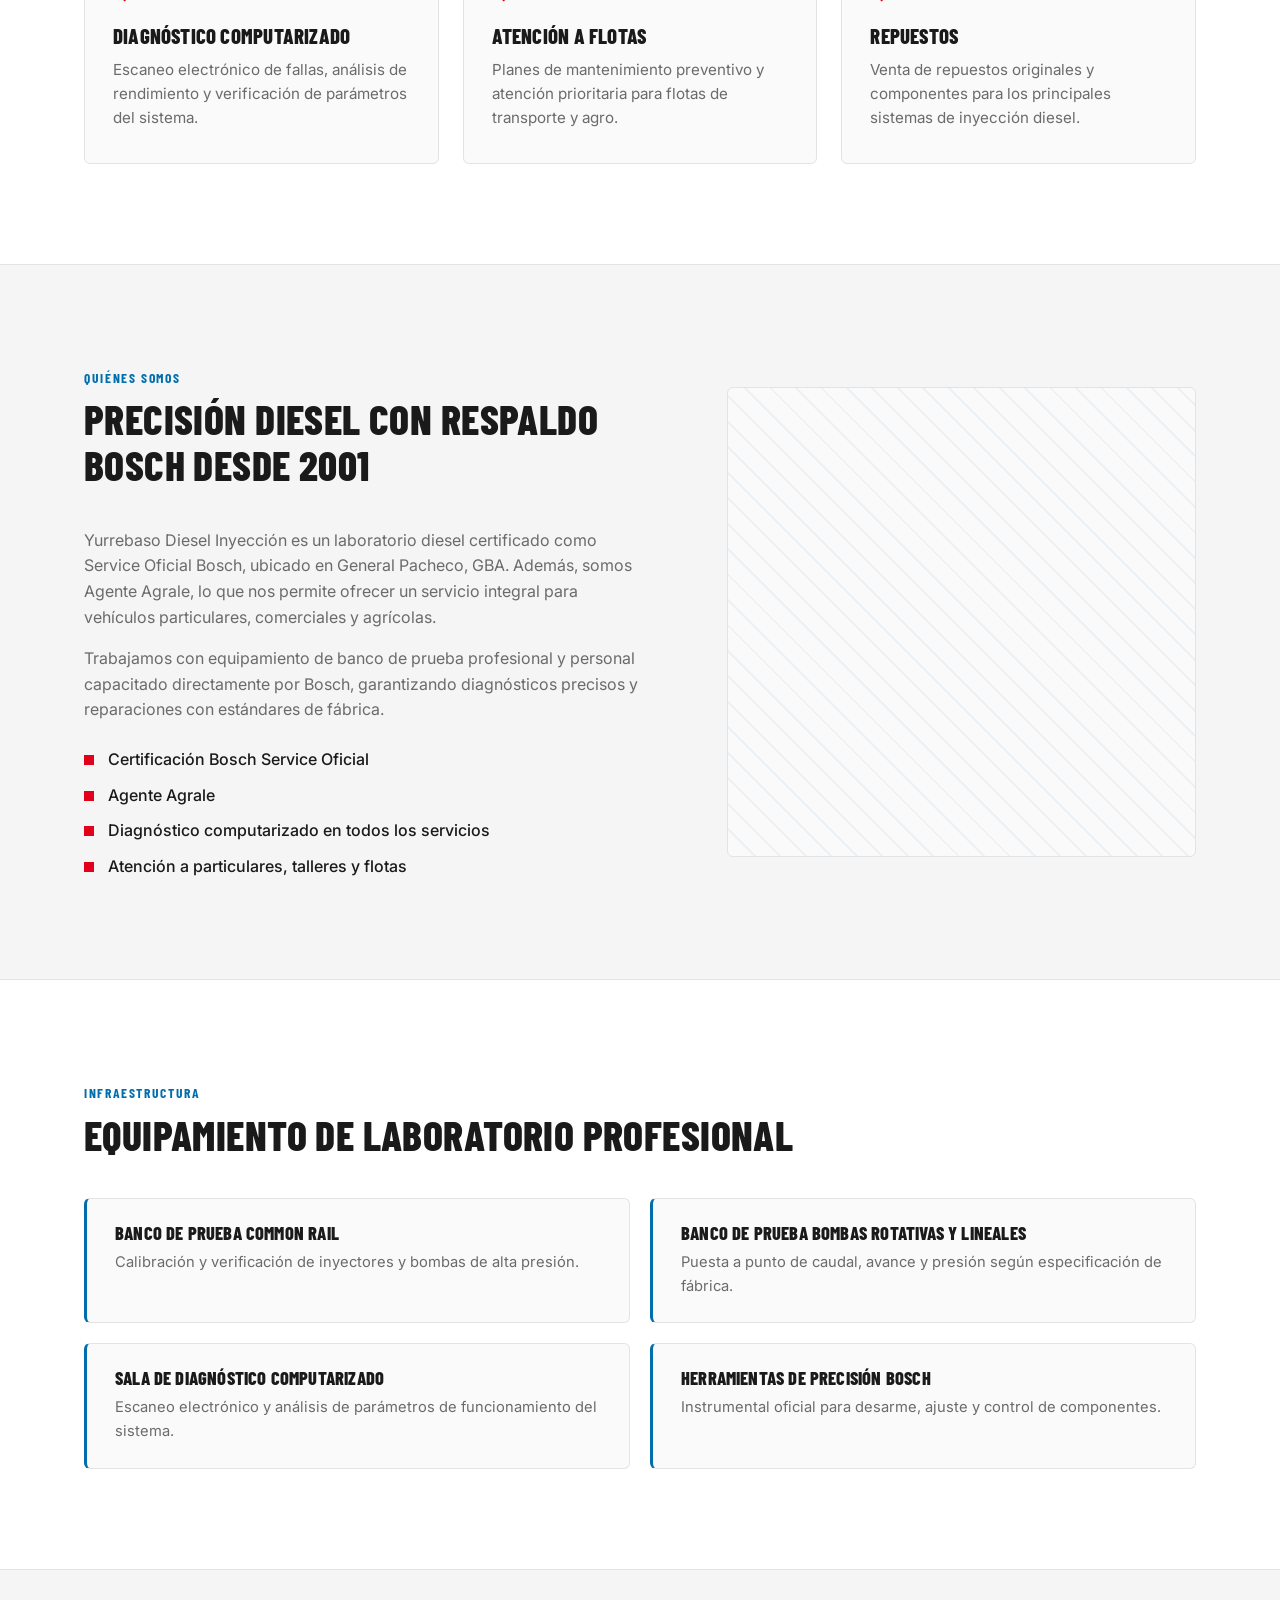
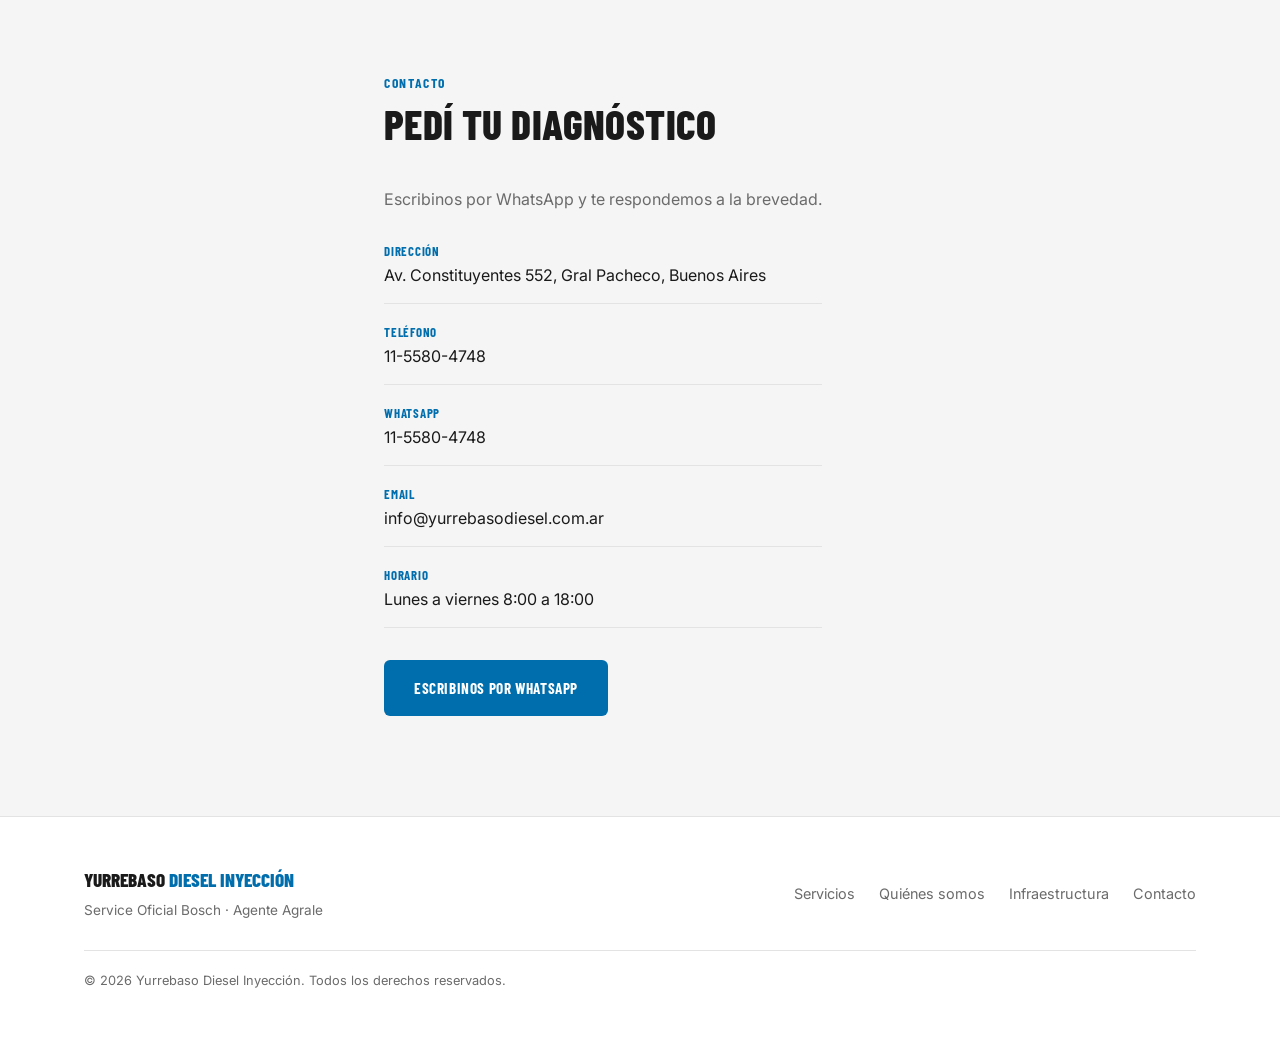
==== commit 6755675e: "Correcciones" ====
--- a/index.html
+++ b/index.html
@@ -4,9 +4,9 @@
   <meta charset="UTF-8">
   <meta name="viewport" content="width=device-width, initial-scale=1.0">
 
-  <title>Yurrebaso Diesel Inyección | Service Oficial Bosch - [COMPLETAR: Ciudad]</title>
-  <meta name="description" content="Laboratorio diesel especializado en Common Rail, bombas inyectoras y diagnóstico computarizado. Service Oficial Bosch. Atención a particulares y flotas en [COMPLETAR: Ciudad], GBA.">
-  <meta name="keywords" content="service diesel, common rail, inyección diesel, bosch service, diagnóstico computarizado, bombas inyectoras, [COMPLETAR: ciudad]">
+  <title>Yurrebaso Diesel Inyección | Service Oficial Bosch - Gral Pacheco</title>
+  <meta name="description" content="Laboratorio diesel especializado en Common Rail, bombas inyectoras y diagnóstico computarizado. Service Oficial Bosch. Atención a particulares y flotas en Gral Pacheco, GBA.">
+  <meta name="keywords" content="service diesel, common rail, inyección diesel, bosch service, diagnóstico computarizado, bombas inyectoras, Gral Pacheco">
   <link rel="canonical" href="https://www.yurrebasodiesel.com.ar/">
 
   <!-- Open Graph -->
@@ -64,11 +64,10 @@
         <h1>Diagnóstico y reparación diesel de precisión, con respaldo oficial Bosch</h1>
         <p class="hero__desc">
           Laboratorio especializado en sistemas Common Rail, bombas inyectoras lineales y rotativas,
-          PDE/PLE y diagnóstico computarizado. Atendemos particulares, talleres y flotas en
-          [COMPLETAR: Ciudad], GBA.
+          PDE/PLE y diagnóstico computarizado. Atendemos particulares, talleres y flotas.
         </p>
         <div class="hero__ctas">
-          <a href="https://wa.me/COMPLETAR?text=Hola%2C%20quiero%20solicitar%20un%20diagn%C3%B3stico" class="btn btn--primary" target="_blank" rel="noopener">Solicitar diagnóstico</a>
+          <a href="https://wa.me/5491155804748?text=Hola%2C%20quiero%20solicitar%20un%20diagn%C3%B3stico" class="btn btn--primary" target="_blank" rel="noopener">Solicitar diagnóstico</a>
           <a href="#servicios" class="btn btn--ghost">Ver servicios</a>
         </div>
       </div>
@@ -80,7 +79,7 @@
   <section class="stats">
     <div class="container stats__grid">
       <div class="stat">
-        <span class="stat__num">[COMPLETAR]+</span>
+        <span class="stat__num">20+</span>
         <span class="stat__label">Años de trayectoria</span>
       </div>
       <div class="stat">
@@ -144,10 +143,10 @@
     <div class="container nosotros__inner">
       <div class="nosotros__text">
         <span class="eyebrow">Quiénes somos</span>
-        <h2>Precisión diesel con respaldo Bosch desde [COMPLETAR: año de fundación]</h2>
+        <h2>Precisión diesel con respaldo Bosch desde 2001</h2>
         <p>
           Yurrebaso Diesel Inyección es un laboratorio diesel certificado como Service Oficial Bosch,
-          ubicado en [COMPLETAR: Ciudad], GBA. Además, somos Agente Agrale, lo que nos permite ofrecer
+          ubicado en General Pacheco, GBA. Además, somos Agente Agrale, lo que nos permite ofrecer
           un servicio integral para vehículos particulares, comerciales y agrícolas.
         </p>
         <p>
@@ -203,15 +202,15 @@
         <ul class="contacto__datos">
           <li>
             <strong>Dirección</strong>
-            <span>[COMPLETAR: dirección exacta], [COMPLETAR: Ciudad], Buenos Aires</span>
+            <span>Av. Constituyentes 552, Gral Pacheco, Buenos Aires</span>
           </li>
           <li>
             <strong>Teléfono</strong>
-            <span>[COMPLETAR: teléfono]</span>
+            <span>11-5580-4748</span>
           </li>
           <li>
             <strong>WhatsApp</strong>
-            <span>[COMPLETAR: número de WhatsApp]</span>
+            <span>11-5580-4748</span>
           </li>
           <li>
             <strong>Email</strong>
@@ -219,11 +218,11 @@
           </li>
           <li>
             <strong>Horario</strong>
-            <span>Lunes a viernes 8:00 a 17:30 · Sábados 8:00 a 12:00</span>
+            <span>Lunes a viernes 8:00 a 18:00</span>
           </li>
         </ul>
 
-        <a href="https://wa.me/COMPLETAR?text=Hola%2C%20quiero%20solicitar%20un%20diagn%C3%B3stico" class="btn btn--primary contacto__cta" target="_blank" rel="noopener">Escribinos por WhatsApp</a>
+        <a href="https://wa.me/5491155804748?text=Hola%2C%20quiero%20solicitar%20un%20diagn%C3%B3stico" class="btn btn--primary contacto__cta" target="_blank" rel="noopener">Escribinos por WhatsApp</a>
       </div>
     </div>
   </section>
@@ -248,7 +247,7 @@
   </footer>
 
   <!-- WHATSAPP FLOAT -->
-  <a href="https://wa.me/COMPLETAR?text=Hola%2C%20quiero%20solicitar%20un%20diagn%C3%B3stico" class="whatsapp-float" target="_blank" rel="noopener" aria-label="Contactar por WhatsApp">
+  <a href="https://wa.me/5491155804748?text=Hola%2C%20quiero%20solicitar%20un%20diagn%C3%B3stico" class="whatsapp-float" target="_blank" rel="noopener" aria-label="Contactar por WhatsApp">
     <svg viewBox="0 0 24 24" width="28" height="28" fill="currentColor" aria-hidden="true">
       <path d="M12 2C6.48 2 2 6.48 2 12c0 1.85.5 3.58 1.36 5.07L2 22l5.06-1.33A9.94 9.94 0 0 0 12 22c5.52 0 10-4.48 10-10S17.52 2 12 2zm0 18.13c-1.66 0-3.2-.48-4.5-1.31l-.32-.2-3 .79.8-2.92-.21-.3A7.9 7.9 0 0 1 4.13 12c0-4.35 3.53-7.87 7.87-7.87S19.87 7.65 19.87 12 16.35 20.13 12 20.13zm4.32-5.9c-.24-.12-1.4-.69-1.62-.77-.22-.08-.38-.12-.54.12-.16.24-.62.77-.76.93-.14.16-.28.18-.52.06-.24-.12-1-.37-1.9-1.17-.7-.62-1.18-1.39-1.32-1.63-.14-.24-.02-.37.1-.49.11-.11.24-.28.36-.42.12-.14.16-.24.24-.4.08-.16.04-.3-.02-.42-.06-.12-.54-1.3-.74-1.78-.19-.46-.39-.4-.54-.4h-.46c-.16 0-.42.06-.64.3-.22.24-.84.82-.84 2s.86 2.32.98 2.48c.12.16 1.7 2.6 4.13 3.64.58.25 1.03.4 1.38.51.58.18 1.11.16 1.53.1.47-.07 1.4-.57 1.6-1.12.2-.55.2-1.02.14-1.12-.06-.1-.22-.16-.46-.28z"/>
     </svg>
@@ -262,33 +261,27 @@
     "name": "Yurrebaso Diesel Inyección",
     "description": "Laboratorio diesel especializado en Common Rail, bombas inyectoras lineales y rotativas, sistemas PDE/PLE y diagnóstico computarizado. Service Oficial Bosch.",
     "url": "https://www.yurrebasodiesel.com.ar",
-    "telephone": "+54-11-XXXX-XXXX",
+    "telephone": "+54-11-5580-4748",
     "email": "info@yurrebasodiesel.com.ar",
     "address": {
       "@type": "PostalAddress",
-      "streetAddress": "COMPLETAR",
-      "addressLocality": "COMPLETAR",
+      "streetAddress": "Av. Constituyentes 552",
+      "addressLocality": "General Pacheco",
       "addressRegion": "Buenos Aires",
-      "postalCode": "COMPLETAR",
+      "postalCode": "1617",
       "addressCountry": "AR"
     },
     "geo": {
       "@type": "GeoCoordinates",
-      "latitude": "COMPLETAR",
-      "longitude": "COMPLETAR"
+      "latitude": "-34.4647",
+      "longitude": "-58.6289"
     },
     "openingHoursSpecification": [
       {
         "@type": "OpeningHoursSpecification",
         "dayOfWeek": ["Monday","Tuesday","Wednesday","Thursday","Friday"],
         "opens": "08:00",
-        "closes": "17:30"
-      },
-      {
-        "@type": "OpeningHoursSpecification",
-        "dayOfWeek": "Saturday",
-        "opens": "08:00",
-        "closes": "12:00"
+        "closes": "18:00"
       }
     ],
     "sameAs": [
--- a/css/style.css
+++ b/css/style.css
@@ -1,16 +1,21 @@
 /* ==========================================================================
-   Yurrebaso Diesel Inyección — Paleta Verde
+   Yurrebaso Diesel Inyección — Paleta Bosch oficial
+   Secundario: azul (navbar + botones) · Terciario: rojo (acentos puntuales)
    ========================================================================== */
 
 :root {
-  --bg: #0F0F0D;
-  --bg-alt: #17170F;
-  --surface: #1C1C15;
-  --border: #2C2C22;
-  --accent: #7AAD00;
-  --accent-dark: #628A00;
-  --text: #F2F2ED;
-  --text-muted: #A8A89C;
+  --bg: #FFFFFF;
+  --bg-alt: #F5F5F5;
+  --surface: #FAFAFA;
+  --border: #E3E3E3;
+
+  --secondary: #006EAD;
+  --secondary-dark: #003253;
+  --tertiary: #E2001A;
+  --on-brand: #FFFFFF;
+
+  --text: #1A1A1A;
+  --text-muted: #6B6B6B;
 
   --font-head: "Barlow Condensed", sans-serif;
   --font-body: "Inter", sans-serif;
@@ -68,7 +73,7 @@
 
 .eyebrow {
   display: inline-block;
-  color: var(--accent);
+  color: var(--secondary);
   font-family: var(--font-head);
   font-weight: 700;
   text-transform: uppercase;
@@ -101,12 +106,12 @@
 }
 
 .btn--primary {
-  background: var(--accent);
-  color: #0F0F0D;
+  background: var(--secondary);
+  color: var(--on-brand);
 }
 
 .btn--primary:hover {
-  background: var(--accent-dark);
+  background: var(--secondary-dark);
   transform: translateY(-1px);
 }
 
@@ -116,8 +121,8 @@
 }
 
 .btn--ghost:hover {
-  border-color: var(--accent);
-  color: var(--accent);
+  border-color: var(--secondary);
+  color: var(--secondary);
 }
 
 /* ==========================================================================
@@ -130,9 +135,8 @@
   left: 0;
   right: 0;
   z-index: 100;
-  background: rgba(15, 15, 13, 0.92);
+  background: rgba(0, 50, 83, 0.96);
   backdrop-filter: blur(8px);
-  border-bottom: 1px solid var(--border);
 }
 
 .nav__inner {
@@ -147,11 +151,12 @@
   font-weight: 800;
   font-size: 1.4rem;
   text-transform: uppercase;
-  color: var(--text);
+  color: var(--on-brand);
 }
 
 .nav__logo span {
-  color: var(--accent);
+  color: var(--on-brand);
+  opacity: 0.85;
 }
 
 .nav__links {
@@ -162,12 +167,16 @@
 .nav__links a {
   font-size: 0.95rem;
   font-weight: 500;
-  color: var(--text-muted);
-  transition: color 0.2s ease;
+  color: rgba(255, 255, 255, 0.82);
+  text-decoration: underline;
+  text-decoration-color: transparent;
+  text-underline-offset: 4px;
+  transition: color 0.2s ease, text-decoration-color 0.2s ease;
 }
 
 .nav__links a:hover {
-  color: var(--accent);
+  color: var(--on-brand);
+  text-decoration-color: var(--tertiary);
 }
 
 .nav__cta {
@@ -189,7 +198,7 @@
 .nav__toggle span {
   display: block;
   height: 2px;
-  background: var(--text);
+  background: var(--on-brand);
   border-radius: 2px;
   transition: transform 0.2s ease, opacity 0.2s ease;
 }
@@ -213,7 +222,7 @@
 .hero {
   padding: 160px 0 100px;
   background:
-    radial-gradient(circle at 80% 20%, rgba(122, 173, 0, 0.16), transparent 55%),
+    radial-gradient(circle at 80% 20%, rgba(0, 110, 173, 0.07), transparent 55%),
     var(--bg);
 }
 
@@ -233,8 +242,8 @@
 .badge {
   display: inline-block;
   padding: 6px 14px;
-  border: 1px solid var(--accent);
-  color: var(--accent);
+  border: 1px solid var(--secondary);
+  color: var(--secondary);
   border-radius: 999px;
   font-size: 0.78rem;
   font-weight: 600;
@@ -304,7 +313,7 @@
   font-family: var(--font-head);
   font-weight: 800;
   font-size: clamp(1.8rem, 3vw, 2.4rem);
-  color: var(--accent);
+  color: var(--secondary);
 }
 
 .stat__label {
@@ -335,12 +344,12 @@
 }
 
 .card:hover {
-  border-color: var(--accent);
+  border-color: var(--secondary);
   transform: translateY(-3px);
 }
 
 .card__icon {
-  color: var(--accent);
+  color: var(--tertiary);
   font-size: 1.4rem;
   margin-bottom: 16px;
 }
@@ -399,7 +408,7 @@
   top: 8px;
   width: 10px;
   height: 10px;
-  background: var(--accent);
+  background: var(--tertiary);
 }
 
 .nosotros__visual {
@@ -407,7 +416,7 @@
   border-radius: var(--radius);
   border: 1px solid var(--border);
   background:
-    repeating-linear-gradient(45deg, rgba(122, 173, 0, 0.08) 0 2px, transparent 2px 18px),
+    repeating-linear-gradient(45deg, rgba(0, 110, 173, 0.06) 0 2px, transparent 2px 18px),
     var(--surface);
 }
 
@@ -427,7 +436,7 @@
 
 .equipo {
   border: 1px solid var(--border);
-  border-left: 3px solid var(--accent);
+  border-left: 3px solid var(--secondary);
   border-radius: var(--radius);
   padding: 24px 28px;
   background: var(--surface);
@@ -485,7 +494,7 @@
   text-transform: uppercase;
   letter-spacing: 0.06em;
   font-size: 0.8rem;
-  color: var(--accent);
+  color: var(--secondary);
 }
 
 .contacto__cta {
@@ -517,7 +526,7 @@
 }
 
 .footer__logo span {
-  color: var(--accent);
+  color: var(--secondary);
 }
 
 .footer__brand p {
@@ -537,7 +546,7 @@
 }
 
 .footer__links a:hover {
-  color: var(--accent);
+  color: var(--secondary);
 }
 
 .footer__copy {
@@ -560,12 +569,12 @@
   width: 58px;
   height: 58px;
   border-radius: 50%;
-  background: var(--accent);
-  color: #0F0F0D;
+  background: var(--tertiary);
+  color: var(--on-brand);
   display: flex;
   align-items: center;
   justify-content: center;
-  box-shadow: 0 6px 18px rgba(0, 0, 0, 0.4);
+  box-shadow: 0 6px 18px rgba(0, 0, 0, 0.2);
   z-index: 90;
   transition: transform 0.2s ease;
 }
@@ -632,8 +641,7 @@
     left: 0;
     right: 0;
     flex-direction: column;
-    background: var(--bg);
-    border-bottom: 1px solid var(--border);
+    background: var(--secondary-dark);
     padding: 20px 24px;
     gap: 18px;
   }
